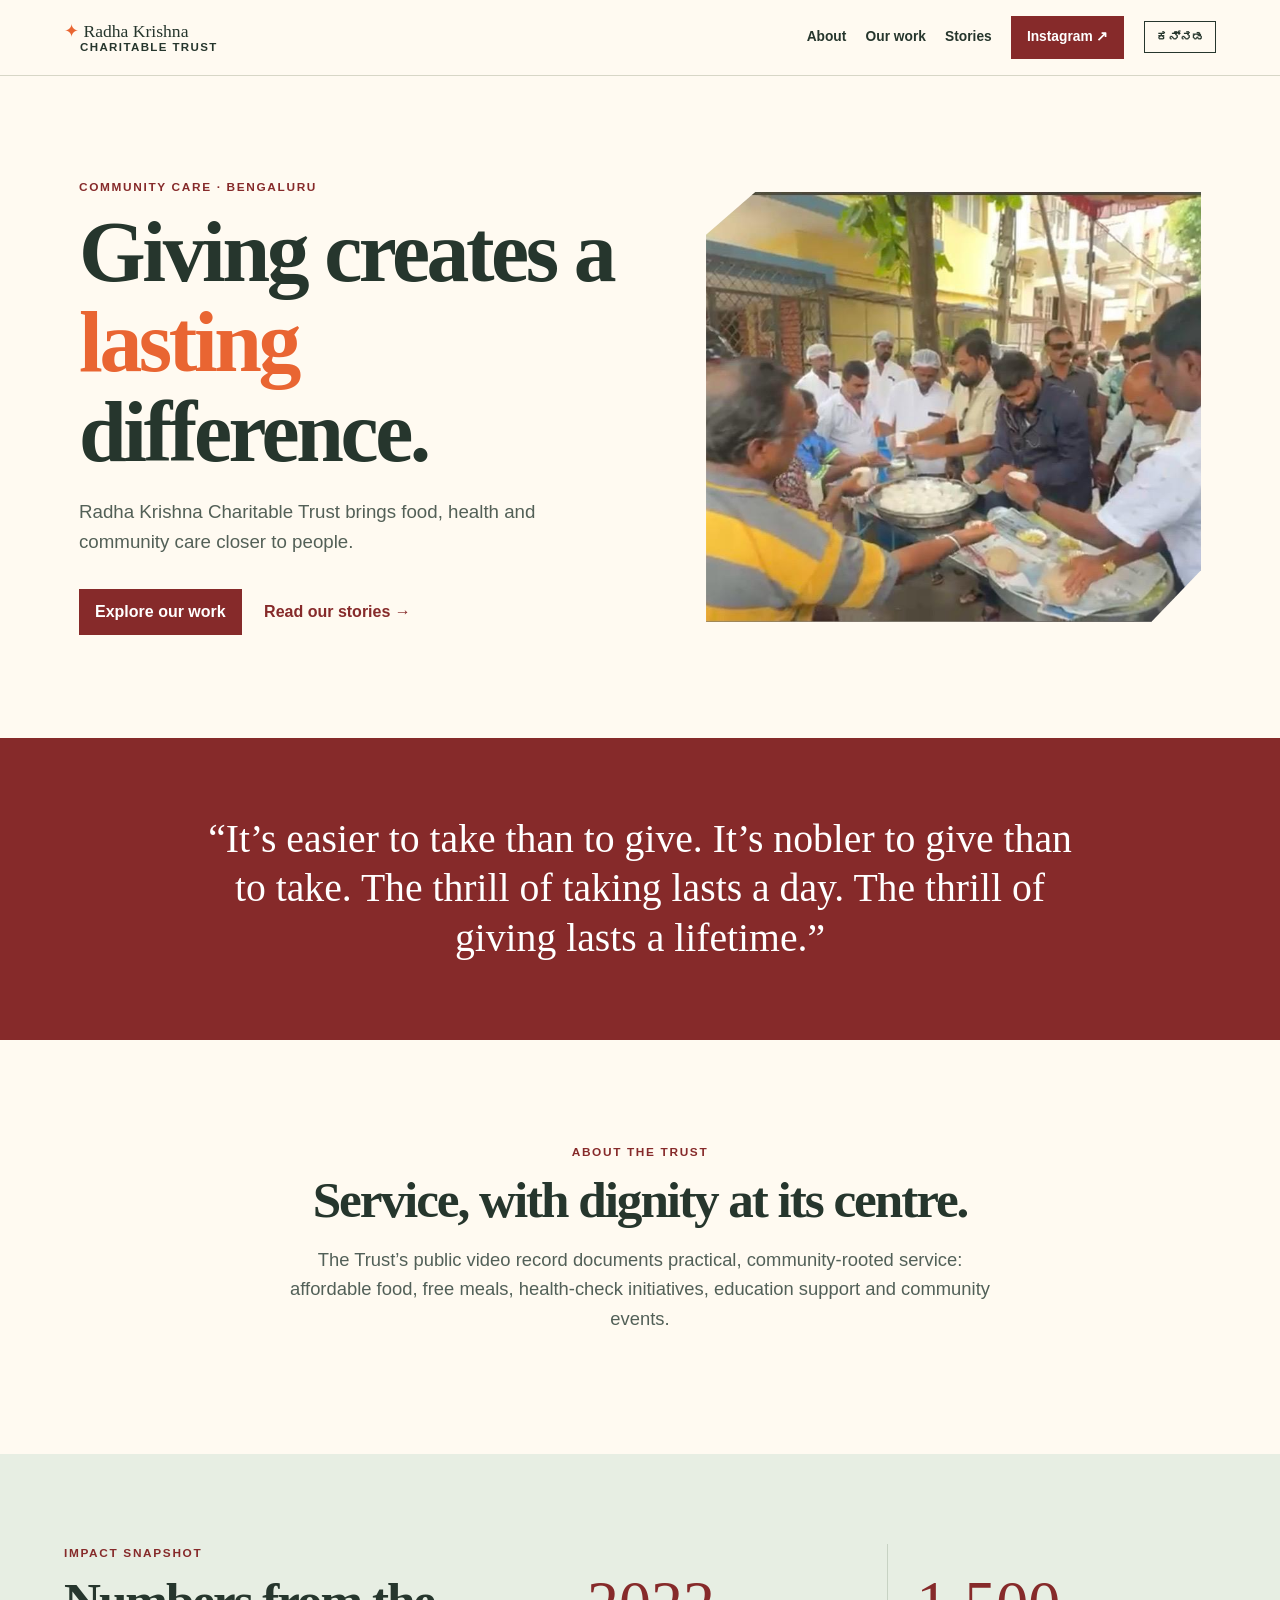
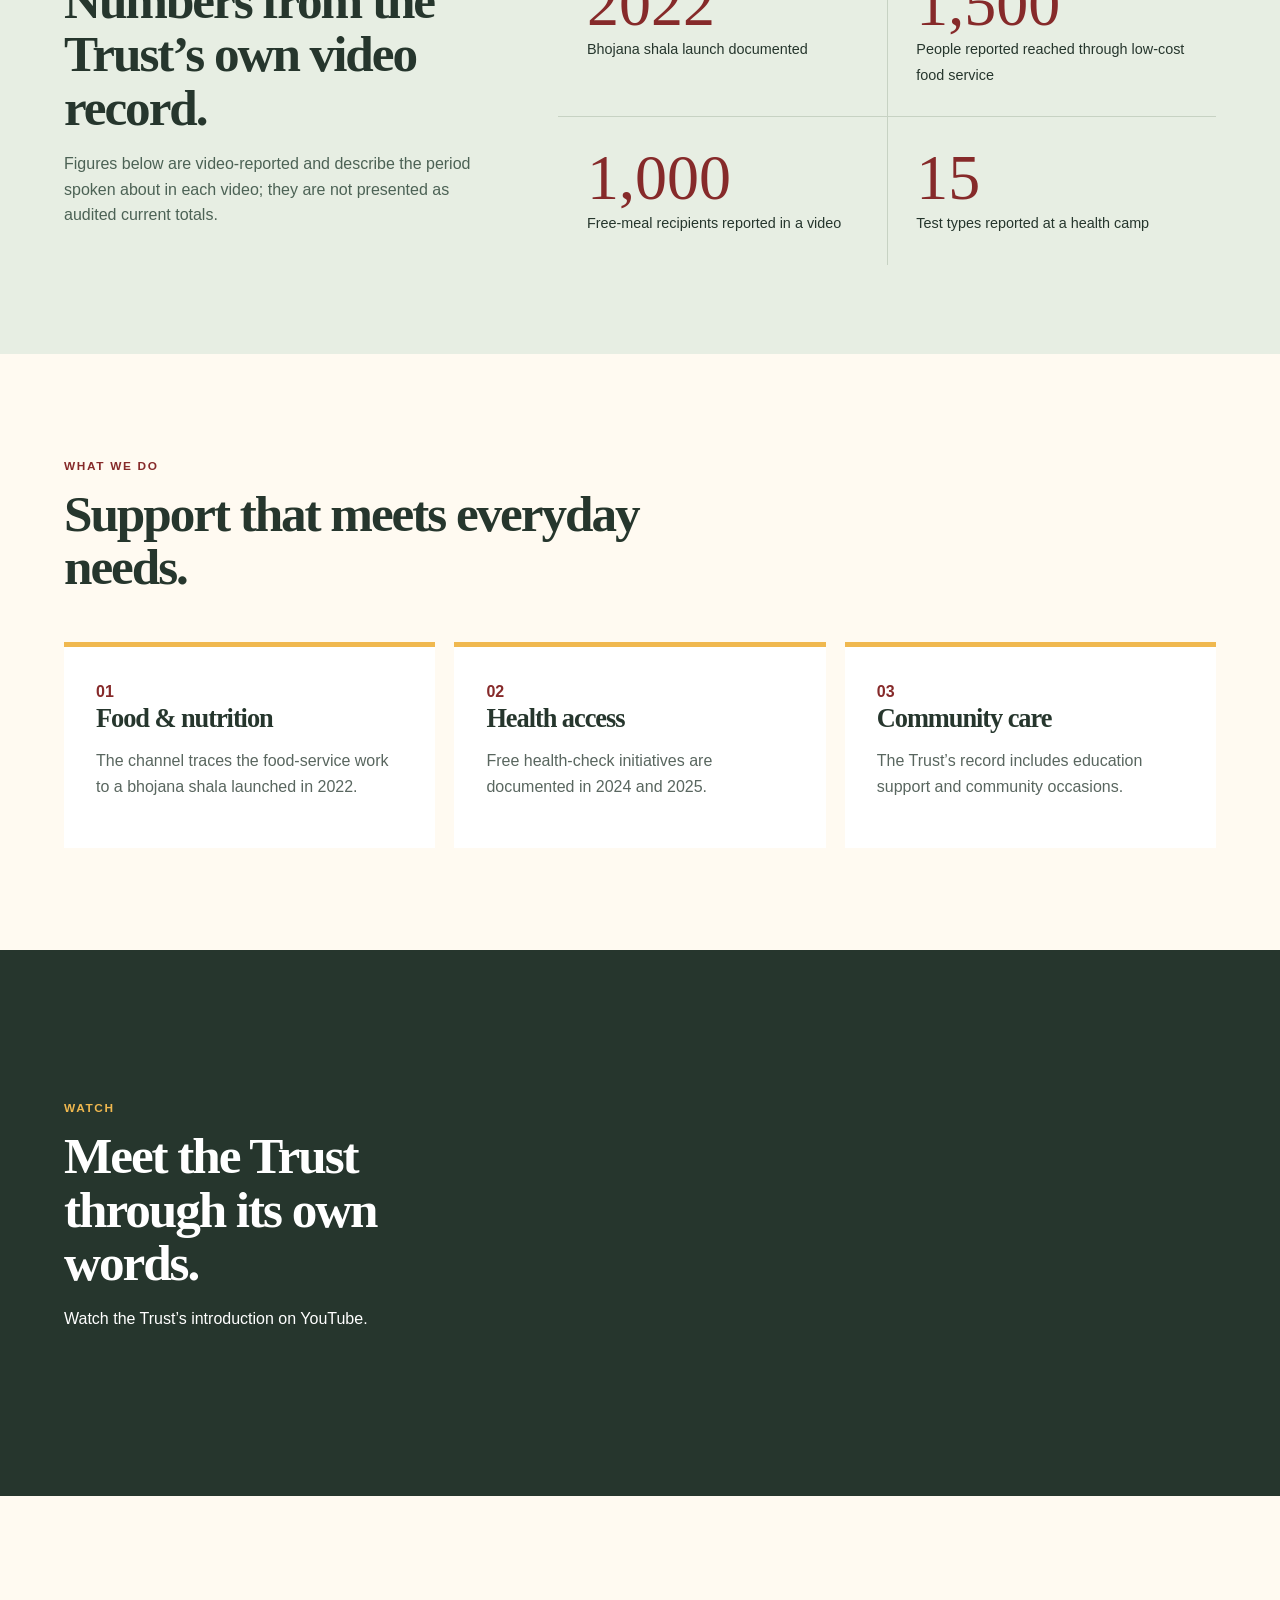
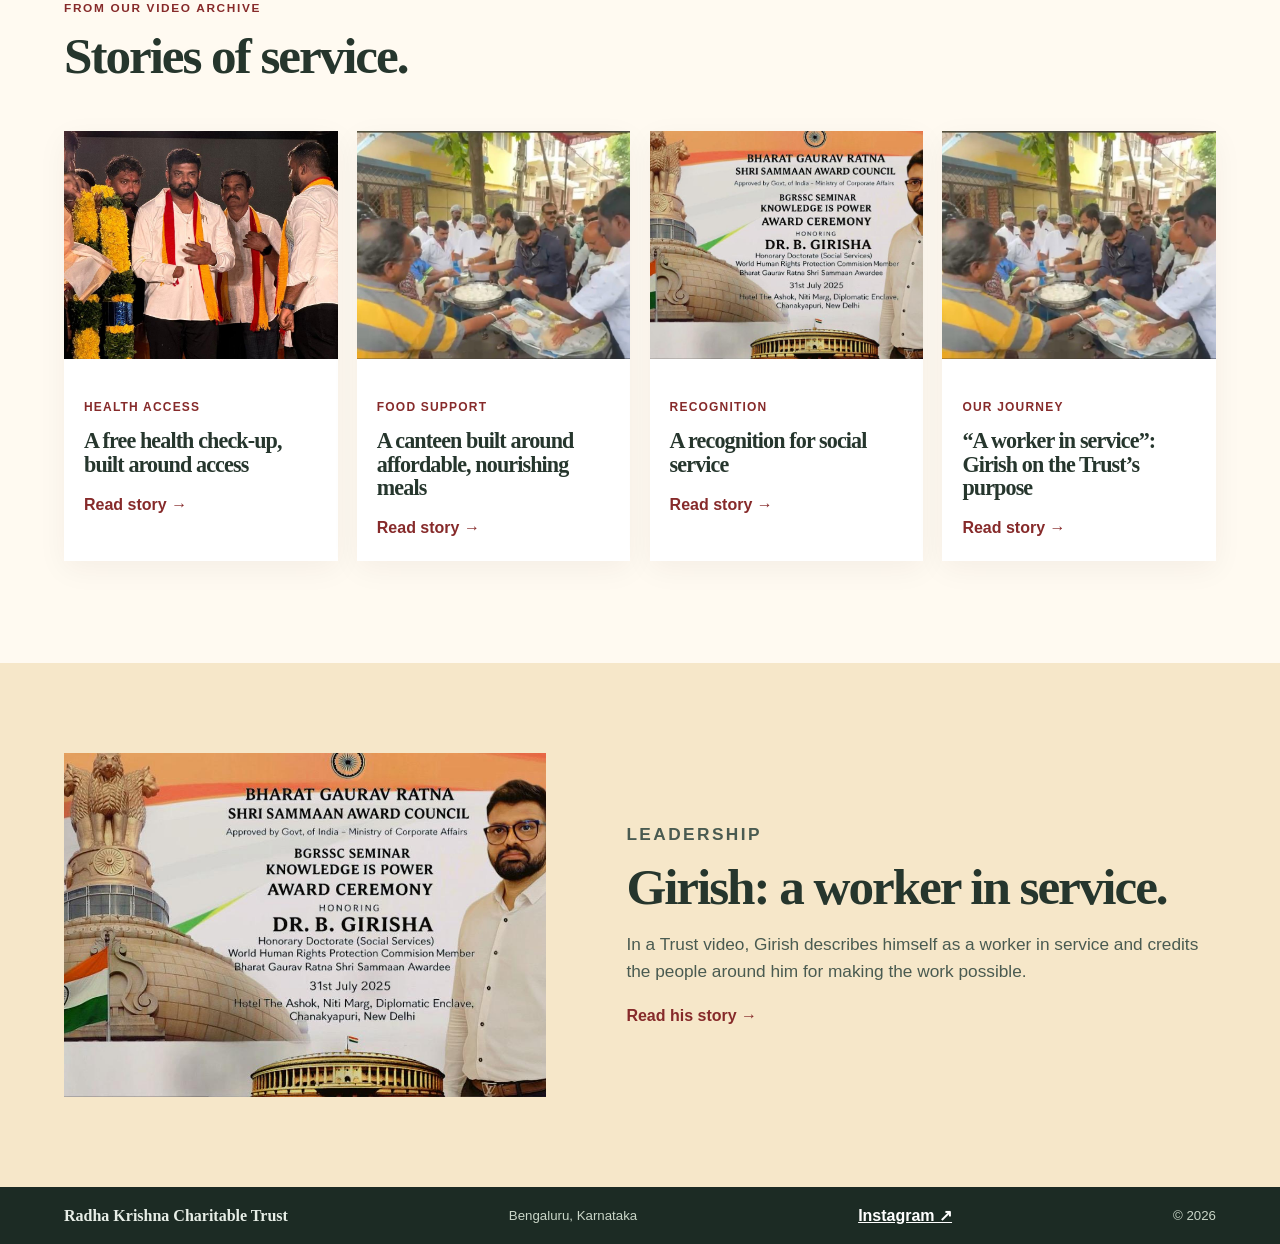
==== index.html @ e1e1c54b "Initial draft of RKC Trust" ====
<!doctype html><html lang="en"><head><meta charset="utf-8"><meta name="viewport" content="width=device-width,initial-scale=1"><meta name="description" content="Radha Krishna Charitable Trust — community service in Bengaluru."><title>Radha Krishna Charitable Trust</title><link rel="preconnect" href="https://www.youtube-nocookie.com"><link rel="stylesheet" href="assets/styles.css"></head><body><div id="app"></div><script src="assets/site.js"></script></body></html>
---- assets/styles.css ----
:root{--ink:#26362d;--wine:#862a2a;--orange:#e96532;--gold:#f0b84f;--paper:#fffaf1;--sage:#e7eee3;--line:#d7d6c7;--serif:Georgia,'Noto Serif Kannada',serif;--sans:Inter,'Noto Sans Kannada',Arial,sans-serif}*{box-sizing:border-box}html{scroll-behavior:smooth}body{margin:0;color:var(--ink);background:var(--paper);font:16px/1.6 var(--sans)}header,footer{padding:1rem max(5vw,1.5rem);display:flex;align-items:center;justify-content:space-between;gap:1.2rem}.brand{color:var(--ink);text-decoration:none;font:1.1rem/1.05 var(--serif)}.brand span{color:var(--orange);font-family:var(--sans)}.brand b{display:block;font:800 .72rem var(--sans);letter-spacing:.12em;text-transform:uppercase;margin-left:1rem}header{position:sticky;top:0;background:rgba(255,250,241,.96);border-bottom:1px solid var(--line);z-index:5}nav{display:flex;align-items:center;gap:1.2rem}nav a{color:var(--ink);text-decoration:none;font-size:.86rem;font-weight:800}.insta,.button{background:var(--wine);color:#fff!important;border:0;border-radius:0;padding:.65rem 1rem}.lang{border:1px solid var(--ink);background:transparent;color:var(--ink);padding:.5rem .7rem;font:700 .78rem var(--sans);cursor:pointer}.hero{max-width:1250px;margin:auto;padding:clamp(3.5rem,8vw,7rem) max(5vw,1.5rem);display:grid;grid-template-columns:1.05fr .95fr;gap:5rem;align-items:center}.hero img{width:100%;min-height:430px;object-fit:cover;clip-path:polygon(10% 0,100% 0,100% 88%,90% 100%,0 100%,0 10%)}.eyebrow{margin:0 0 .7rem;color:var(--wine);font-size:.74rem;font-weight:900;letter-spacing:.14em;text-transform:uppercase}h1,h2,h3{font-family:var(--serif);line-height:1.05;letter-spacing:-.04em;margin:0 0 1rem}h1{font-size:clamp(3.2rem,6.7vw,6.4rem)}h1 em{color:var(--orange);font-style:normal}h2{font-size:clamp(2.2rem,4vw,4rem)}h3{font-size:1.65rem}.lead{max-width:37rem;color:#536057;font-size:1.17rem}.actions{display:flex;align-items:center;gap:1.4rem;margin-top:2rem}.button{display:inline-block;text-decoration:none;font-weight:850}.textlink{color:var(--wine);font-weight:850;text-decoration:none}.quote{background:var(--wine);color:#fff;padding:clamp(3rem,6vw,6rem) 15%;text-align:center}.quote p{font:clamp(1.6rem,3.1vw,3rem)/1.25 var(--serif);margin:0}.intro{max-width:850px;text-align:center;margin:auto;padding:clamp(4rem,8vw,7rem) max(5vw,1.5rem)}.intro>p:last-child{font-size:1.15rem;color:#526058}.impact{background:var(--sage);padding:clamp(3rem,7vw,6rem) max(5vw,1.5rem);display:grid;grid-template-columns:.85fr 1.3fr;gap:4rem}.impact>div:first-child p:last-child{color:#4c6255}.stats{display:grid;grid-template-columns:1fr 1fr;gap:1px;background:#c7d2c3}.stats article{background:var(--sage);padding:1.8rem}.stats strong{display:block;color:var(--wine);font:clamp(2.6rem,5vw,4.5rem)/1 var(--serif)}.stats span{font-size:.9rem}.programmes,.stories{padding:clamp(4rem,8vw,7rem) max(5vw,1.5rem)}.sectionhead{max-width:700px;margin-bottom:3rem}.program-grid{display:grid;grid-template-columns:repeat(3,1fr);gap:1.2rem}.program-grid article{padding:2rem;background:#fff;border-top:5px solid var(--gold)}.program-grid span{color:var(--wine);font-weight:850}.program-grid p{color:#59665f}.feature-video{padding:clamp(3rem,7vw,6rem) max(5vw,1.5rem);display:grid;grid-template-columns:.8fr 1.2fr;gap:4rem;background:#26362d;color:white;align-items:center}.feature-video .eyebrow{color:var(--gold)}.feature-video iframe{aspect-ratio:16/9;width:100%;border:0}.story-grid{display:grid;grid-template-columns:repeat(4,1fr);gap:1.2rem}.card{color:inherit;text-decoration:none;background:#fff;box-shadow:0 8px 28px #331b100d}.card:hover{transform:translateY(-4px)}.card img{width:100%;aspect-ratio:1.2;object-fit:cover}.card div{padding:1.25rem}.card p{color:var(--wine);font-size:.75rem;font-weight:850;text-transform:uppercase;letter-spacing:.1em}.card h3{font-size:1.38rem}.card span{font-weight:850;color:var(--wine)}.leader{background:#f6e7c9;padding:clamp(3rem,7vw,6rem) max(5vw,1.5rem);display:grid;grid-template-columns:.9fr 1.1fr;gap:5rem;align-items:center}.leader img{width:100%;aspect-ratio:1.4;object-fit:cover}.leader p{color:#4a5b51;font-size:1.08rem}.article{max-width:900px;margin:auto;padding:clamp(3.5rem,8vw,7rem) max(5vw,1.5rem)}.back{display:block;margin-bottom:3rem;color:var(--wine);font-weight:850;text-decoration:none}.article h1{font-size:clamp(3rem,6vw,5rem);max-width:850px}.article-img{width:100%;max-height:520px;object-fit:cover;margin:1.5rem 0 2rem}.article-lead{font:1.25rem/1.65 var(--serif);max-width:750px}.fact-list{display:grid;grid-template-columns:repeat(3,1fr);gap:1px;background:#ddd7c6;margin:2.5rem 0}.fact-list div{padding:1.3rem;background:#fff8e9}.fact-list strong{display:block;color:var(--wine);font:2rem var(--serif)}.fact-list span{font-size:.84rem}.source{border-left:3px solid var(--orange);padding-left:1rem;color:#59665f;font-size:.88rem}footer{background:#1c2b24;color:#e7eee7;flex-wrap:wrap}footer b{font-family:var(--serif)}footer a{color:#fff;font-weight:850}footer span{font-size:.83rem;color:#cad6c8}@media(max-width:760px){header{align-items:flex-start}nav{gap:.55rem;justify-content:flex-end;flex-wrap:wrap}nav a:not(.insta){display:none}.hero,.impact,.feature-video,.leader{grid-template-columns:1fr;gap:2.5rem}.hero{padding-top:4rem}.hero img{min-height:300px}.stats,.program-grid,.story-grid,.fact-list{grid-template-columns:1fr 1fr}.feature-video{padding-top:4rem;padding-bottom:4rem}.leader{gap:2rem}.quote{padding-left:8%;padding-right:8%}}@media(max-width:430px){.stats,.story-grid,.fact-list{grid-template-columns:1fr}.hero h1{font-size:3.4rem}.insta{display:none}footer{align-items:flex-start;flex-direction:column}}
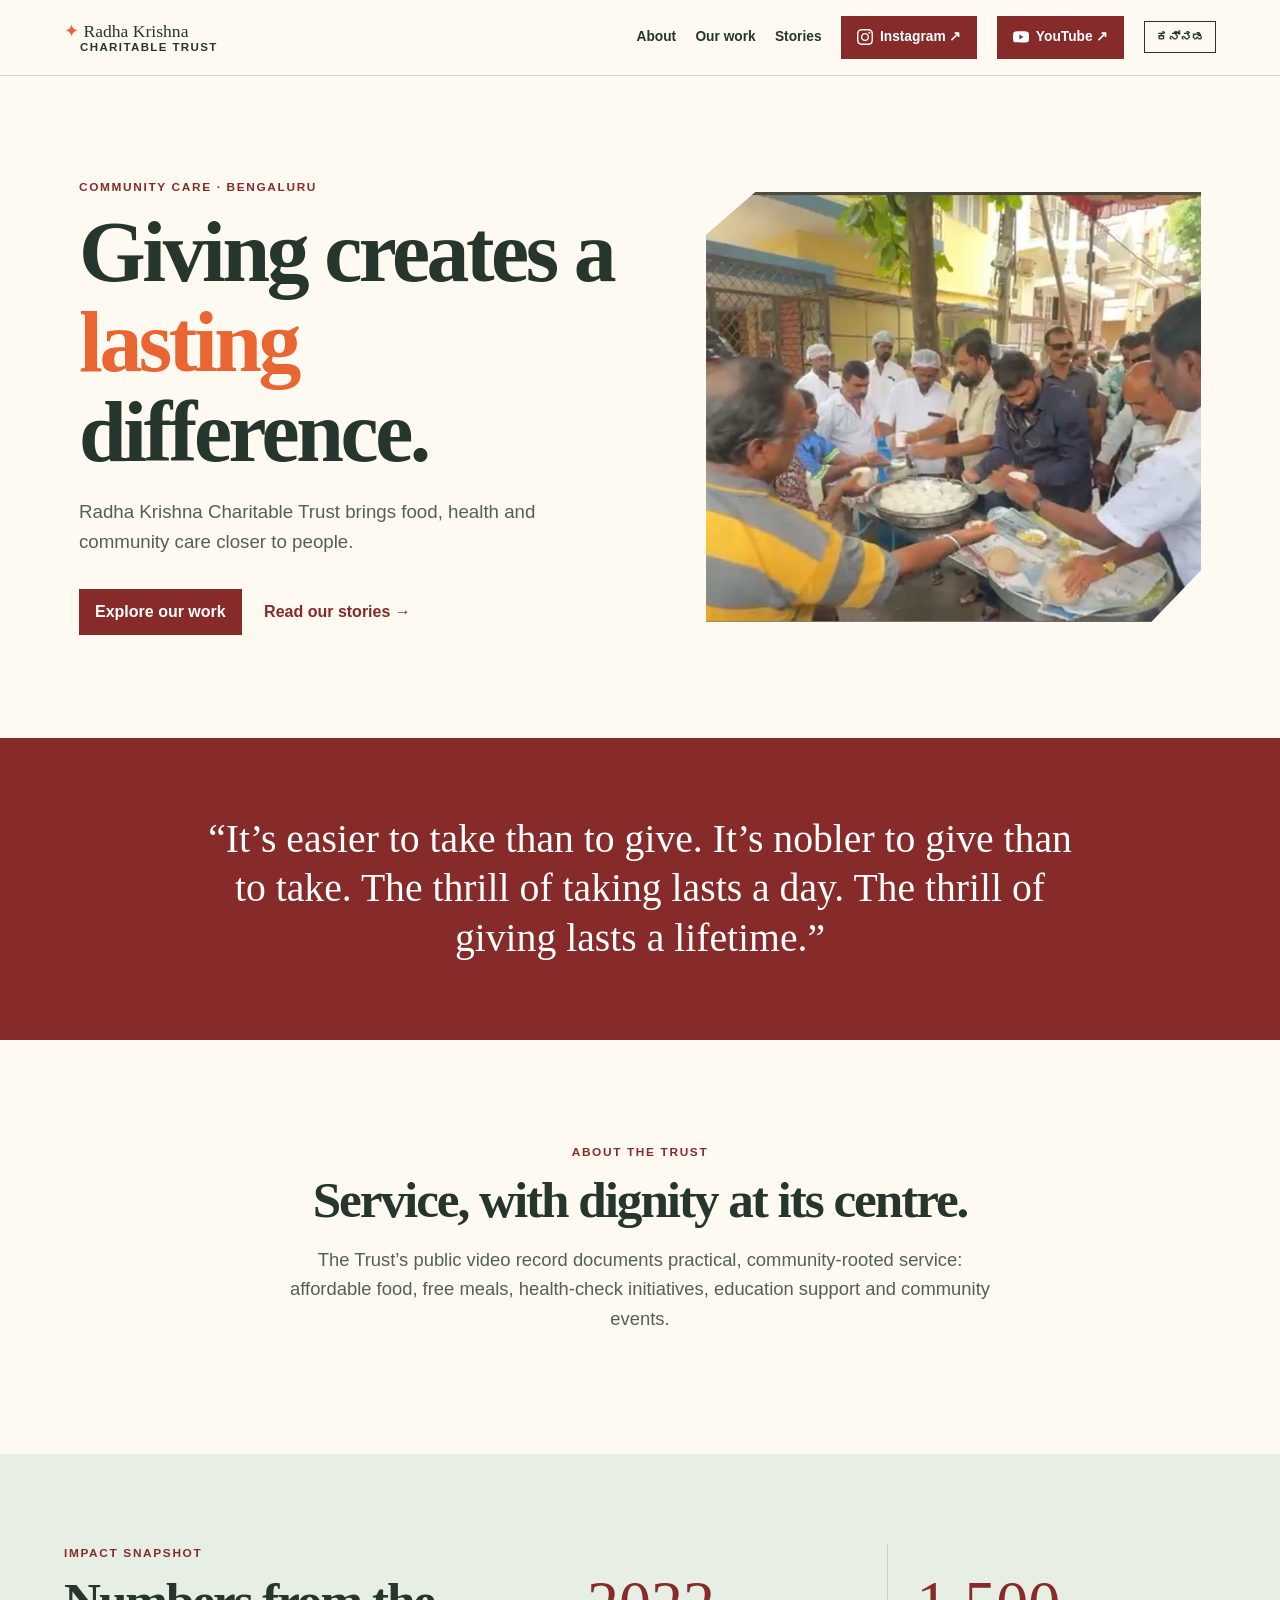
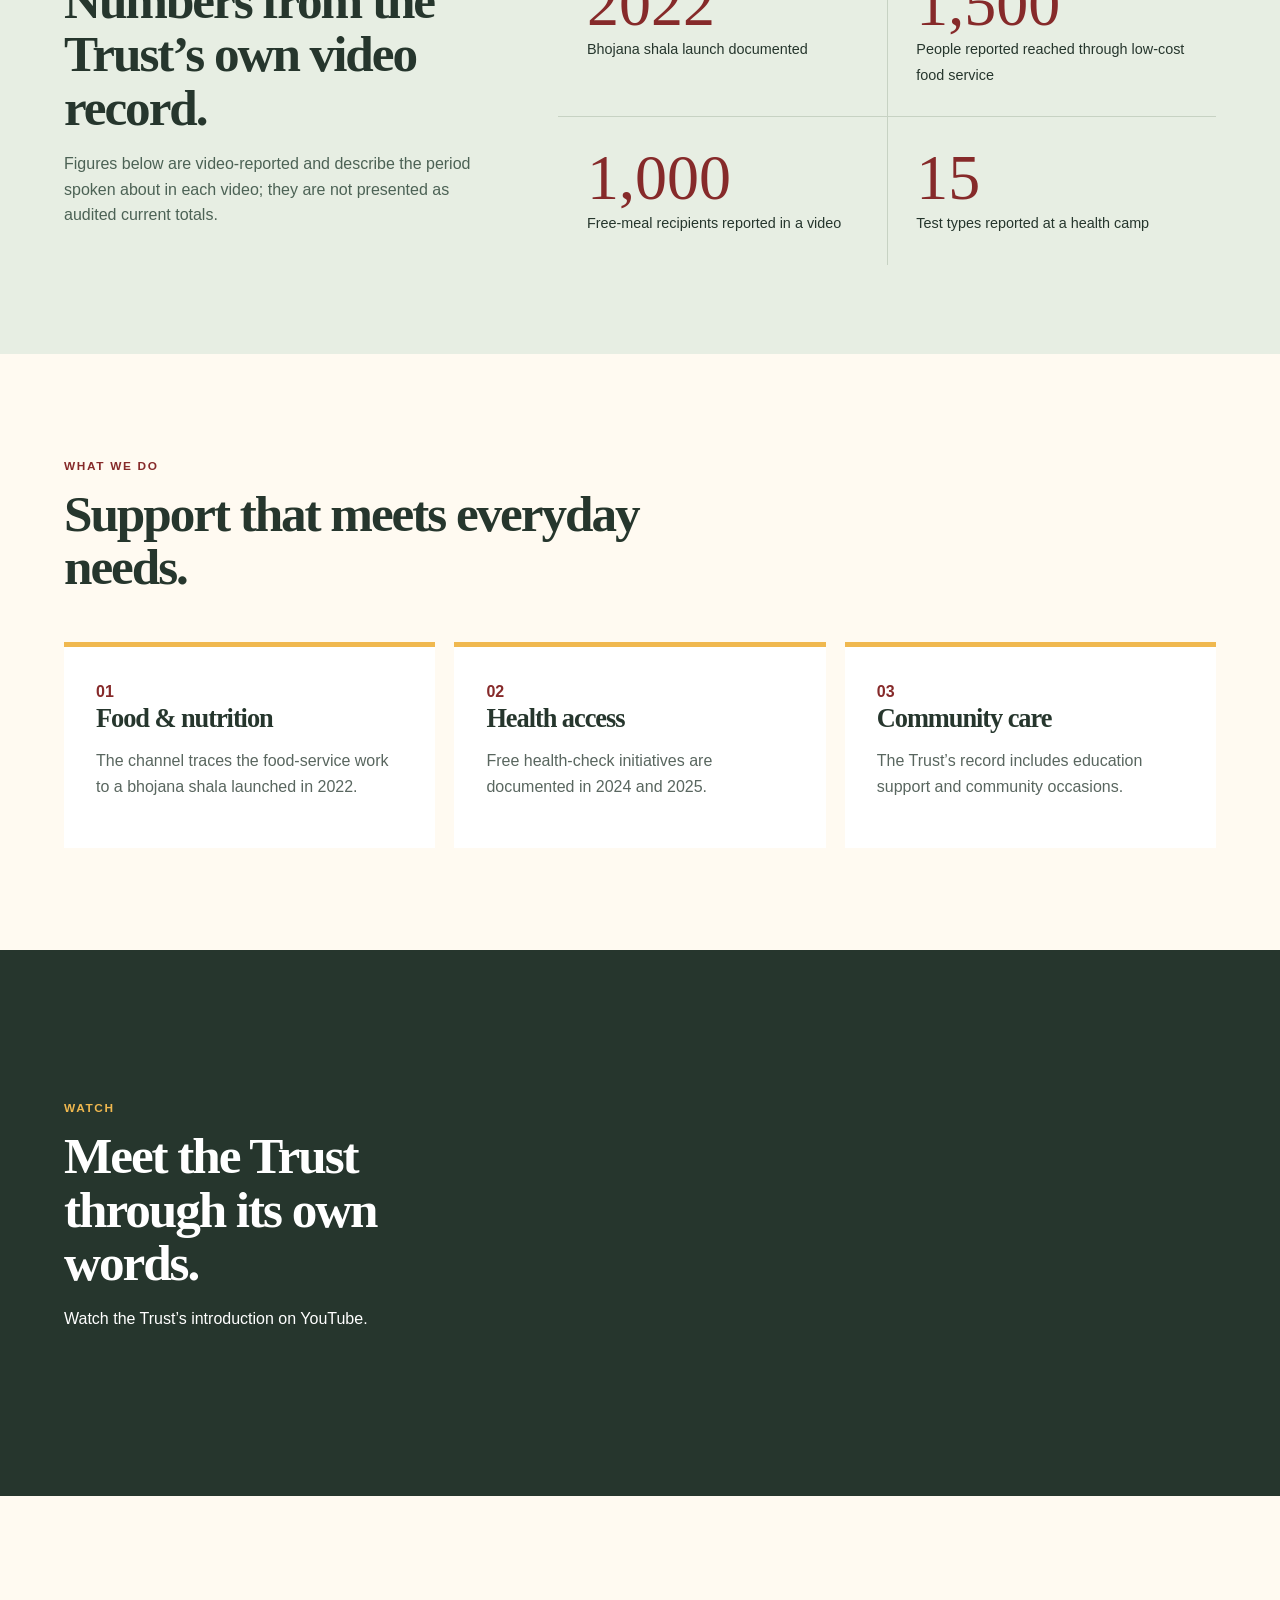
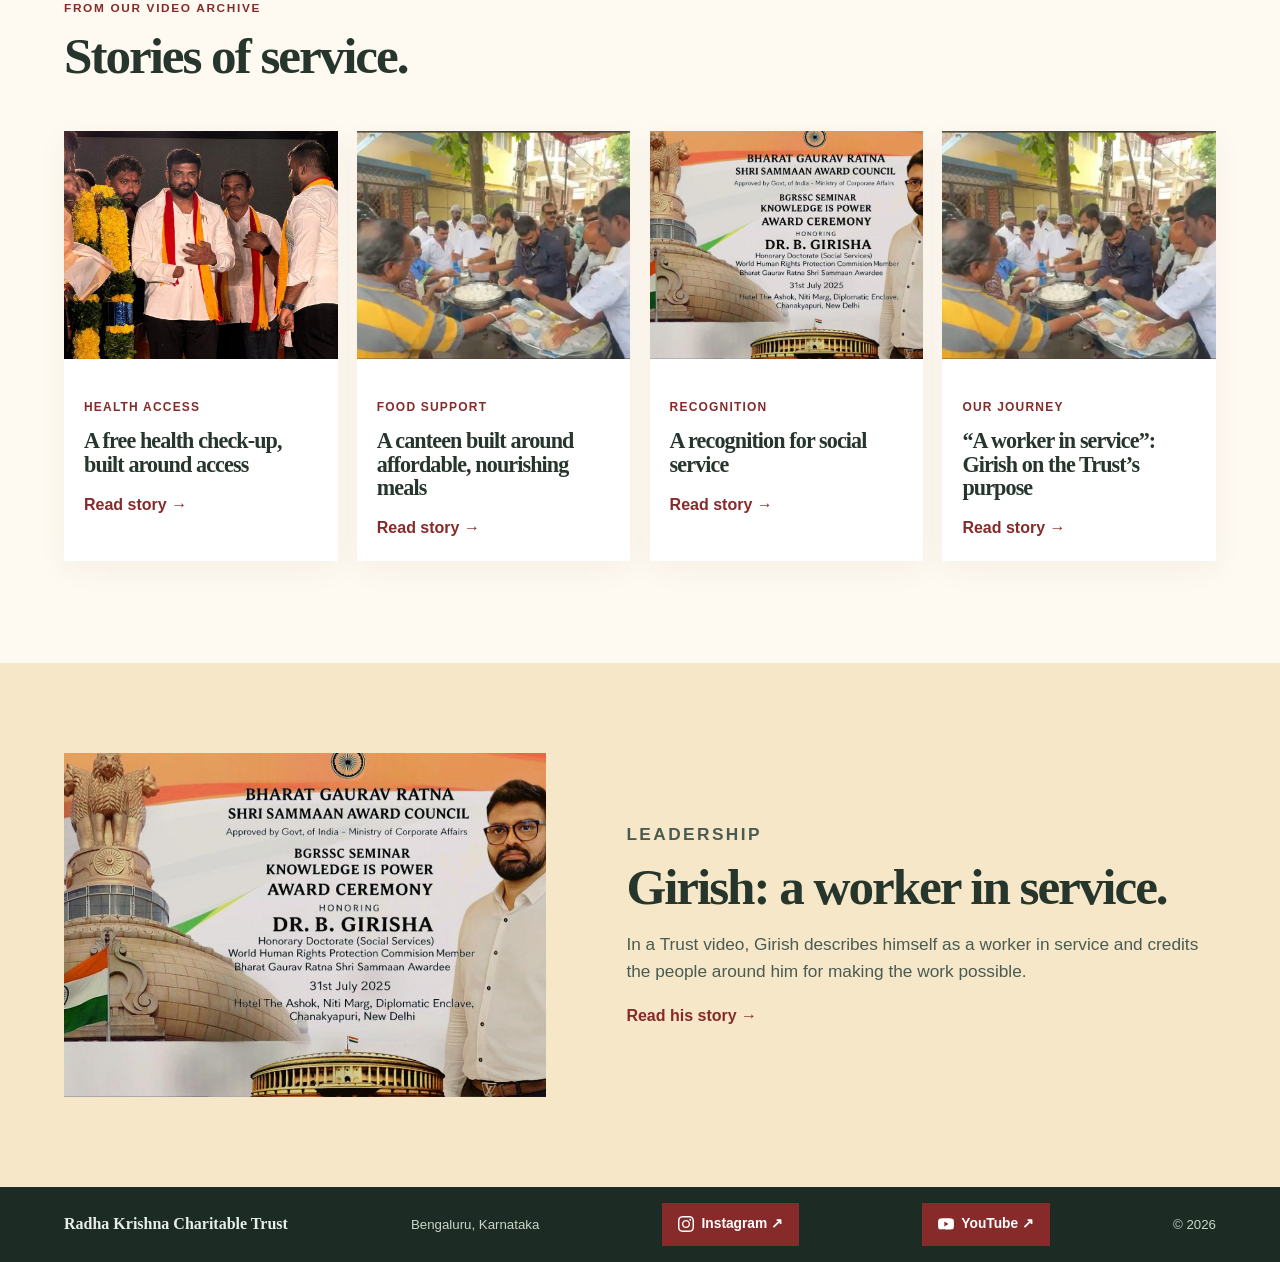
==== commit 52a2989d: "add instagram and youtube icons design" ====
--- a/index.html
+++ b/index.html
@@ -1 +1 @@
-<!doctype html><html lang="en"><head><meta charset="utf-8"><meta name="viewport" content="width=device-width,initial-scale=1"><meta name="description" content="Radha Krishna Charitable Trust — community service in Bengaluru."><title>Radha Krishna Charitable Trust</title><link rel="preconnect" href="https://www.youtube-nocookie.com"><link rel="stylesheet" href="assets/styles.css"></head><body><div id="app"></div><script src="assets/site.js"></script></body></html>
+<!doctype html><html lang="en"><head><meta charset="utf-8"><meta name="viewport" content="width=device-width,initial-scale=1"><meta name="description" content="Radha Krishna Charitable Trust — community service in Bengaluru."><title>Radha Krishna Charitable Trust</title><link rel="preconnect" href="https://www.youtube-nocookie.com"><link rel="stylesheet" href="assets/styles.css"><link rel="stylesheet" href="assets/social.css"></head><body><div id="app"></div><script src="assets/site.js"></script></body></html>
--- a/assets/social.css
+++ b/assets/social.css
@@ -0,0 +1,31 @@
+.social-link {
+  display: inline-flex;
+  align-items: center;
+  gap: 0.45rem;
+  padding: 0.65rem 1rem;
+  border: 0;
+  border-radius: 0;
+  background: var(--wine);
+  color: #fff !important;
+  font-size: 0.86rem;
+  font-weight: 800;
+  text-decoration: none;
+}
+
+.social-link img {
+  width: 1rem;
+  height: 1rem;
+  flex: none;
+  filter: brightness(0) invert(1);
+}
+
+.social-link:focus-visible {
+  outline: 2px solid var(--orange);
+  outline-offset: 3px;
+}
+
+@media (max-width: 430px) {
+  .insta {
+    display: inline-flex;
+  }
+}
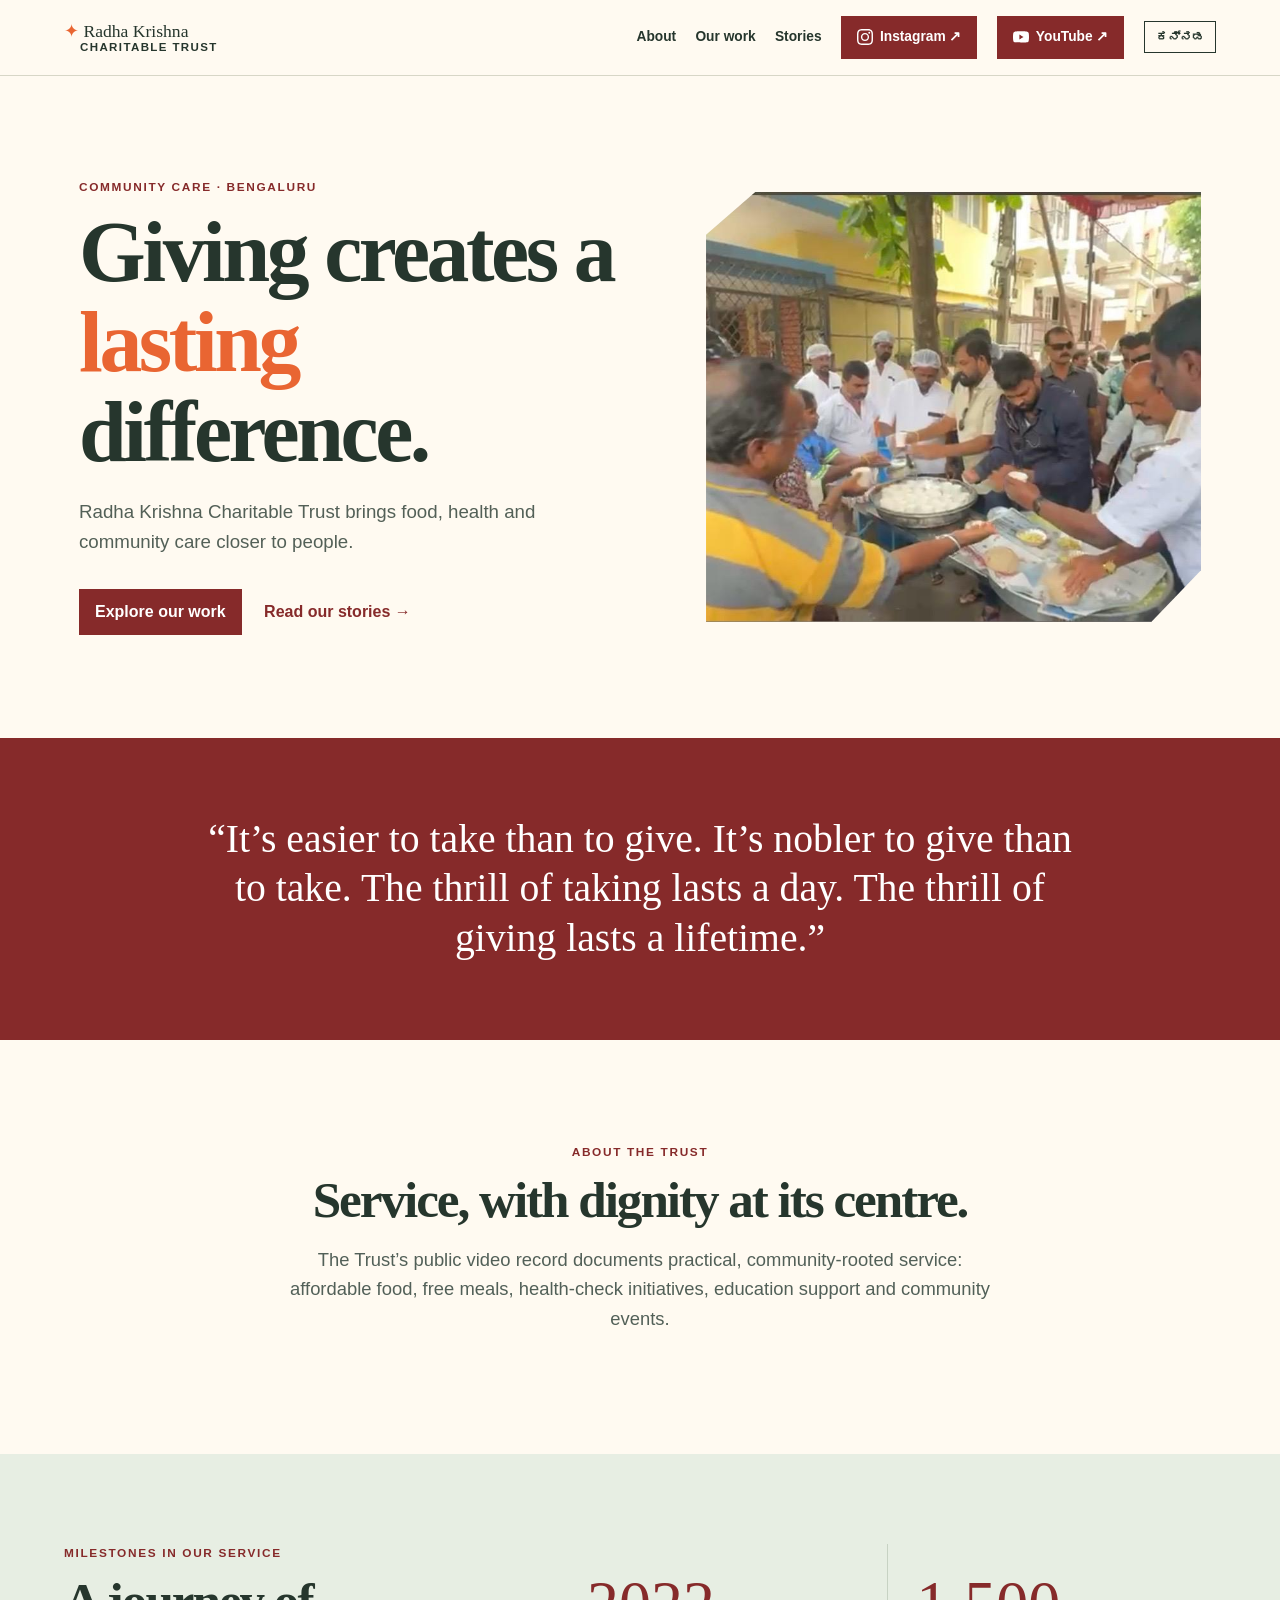
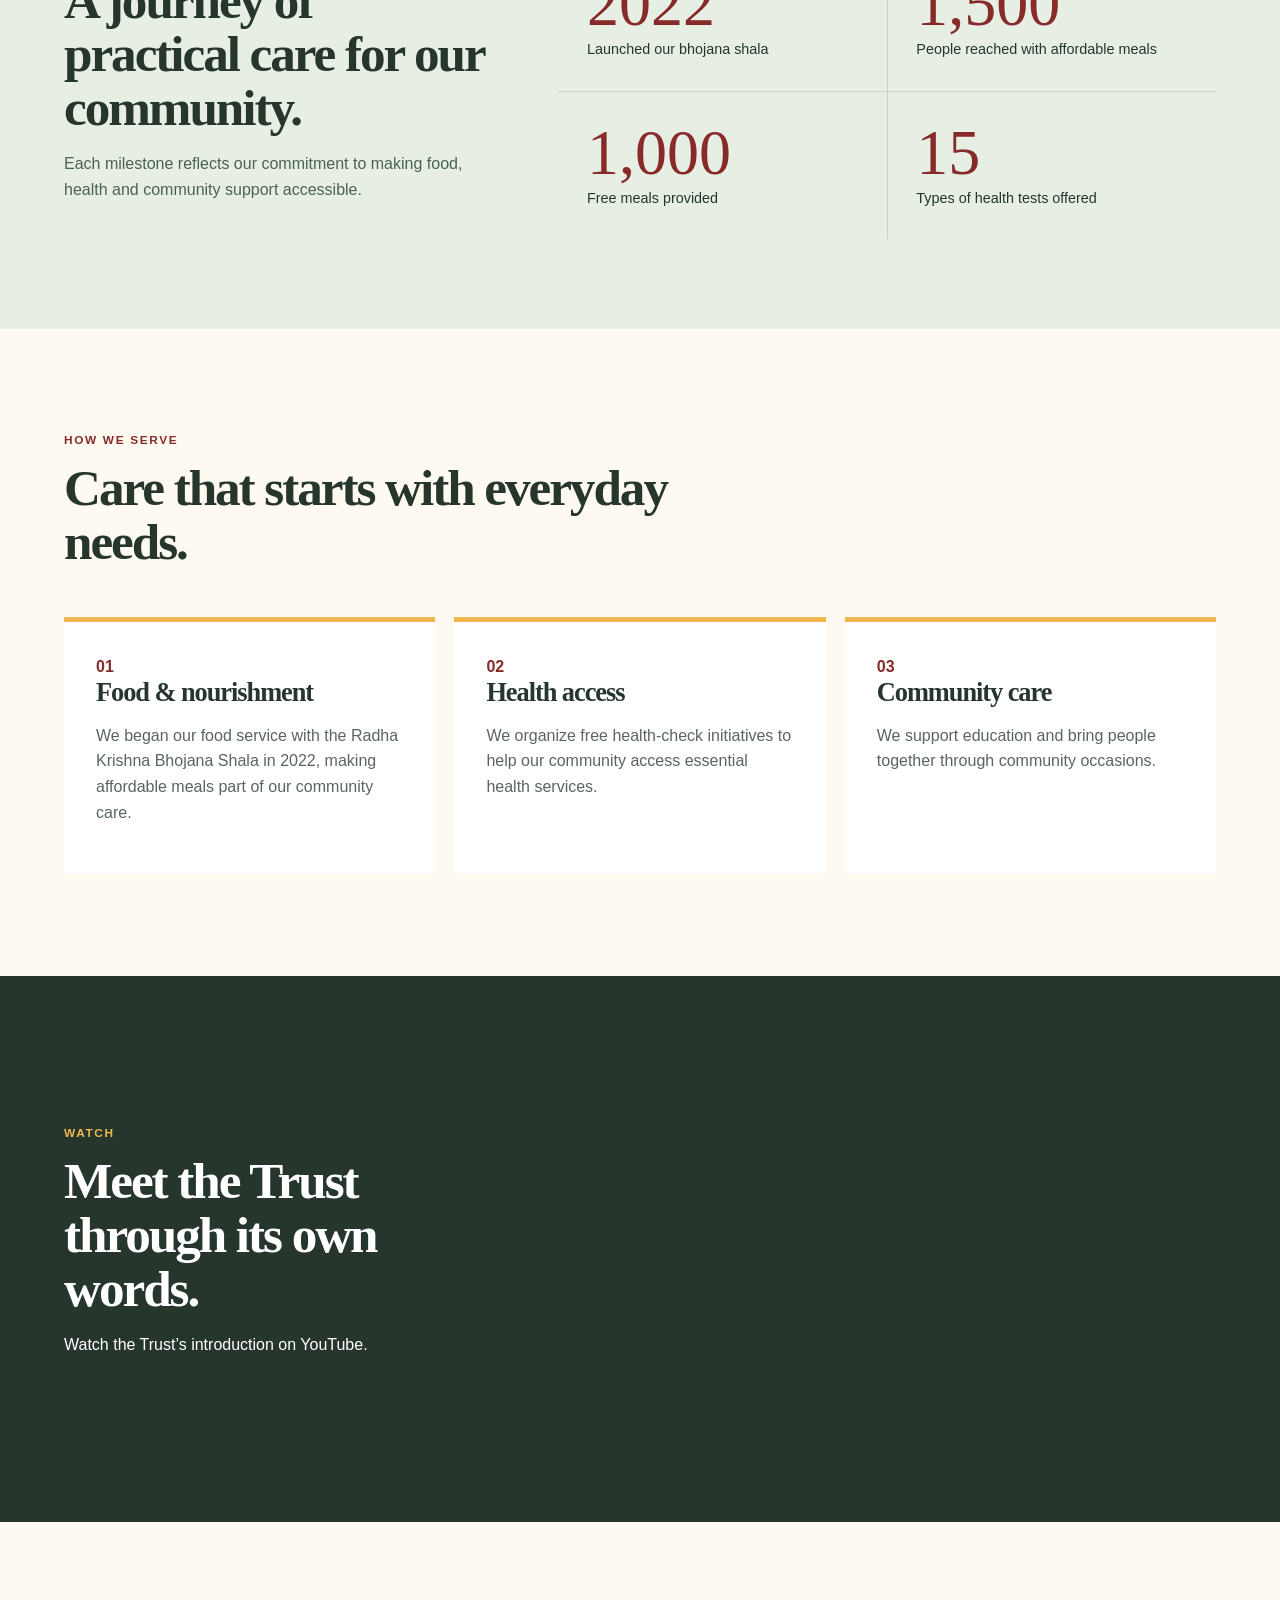
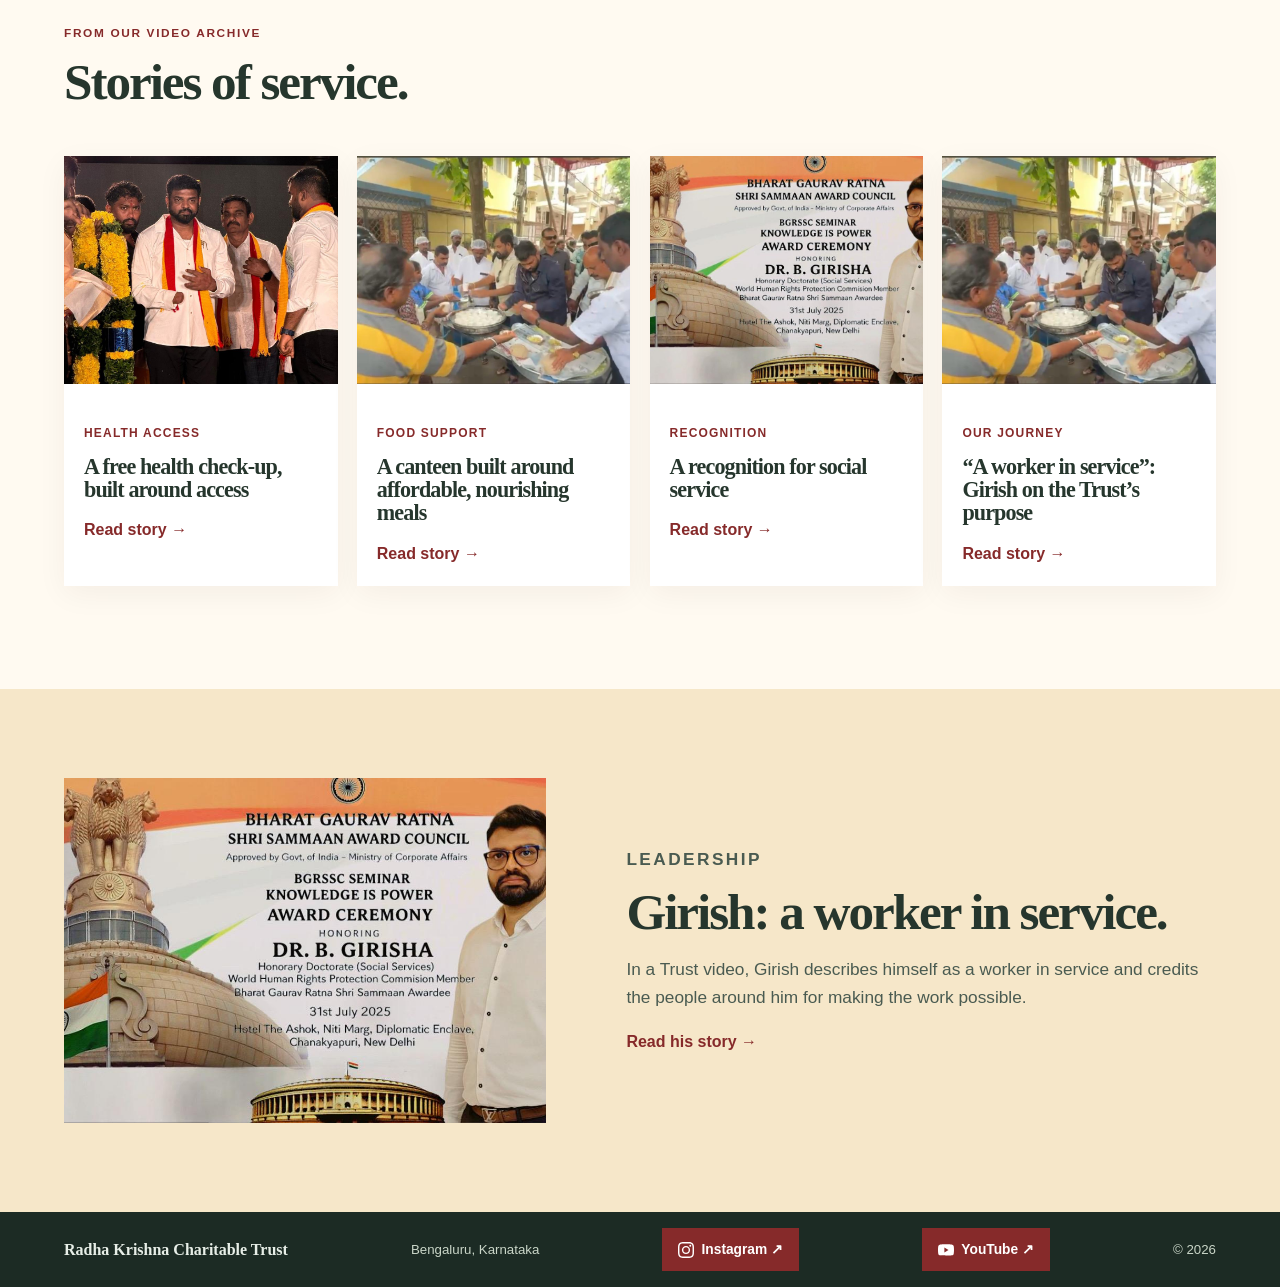
==== commit ab6d17a4: "rewrite the content to first person than reports" ====
--- a/index.html
+++ b/index.html
@@ -1 +1,19 @@
-<!doctype html><html lang="en"><head><meta charset="utf-8"><meta name="viewport" content="width=device-width,initial-scale=1"><meta name="description" content="Radha Krishna Charitable Trust — community service in Bengaluru."><title>Radha Krishna Charitable Trust</title><link rel="preconnect" href="https://www.youtube-nocookie.com"><link rel="stylesheet" href="assets/styles.css"><link rel="stylesheet" href="assets/social.css"></head><body><div id="app"></div><script src="assets/site.js"></script></body></html>
+<!doctype html>
+<html lang="en">
+
+<head>
+    <meta charset="utf-8">
+    <meta name="viewport" content="width=device-width,initial-scale=1">
+    <meta name="description" content="Radha Krishna Charitable Trust — community service in Bengaluru.">
+    <title>Radha Krishna Charitable Trust</title>
+    <link rel="preconnect" href="https://www.youtube-nocookie.com">
+    <link rel="stylesheet" href="assets/styles.css">
+    <link rel="stylesheet" href="assets/social.css">
+</head>
+
+<body>
+    <div id="app"></div>
+    <script src="assets/site.js"></script>
+</body>
+
+</html>
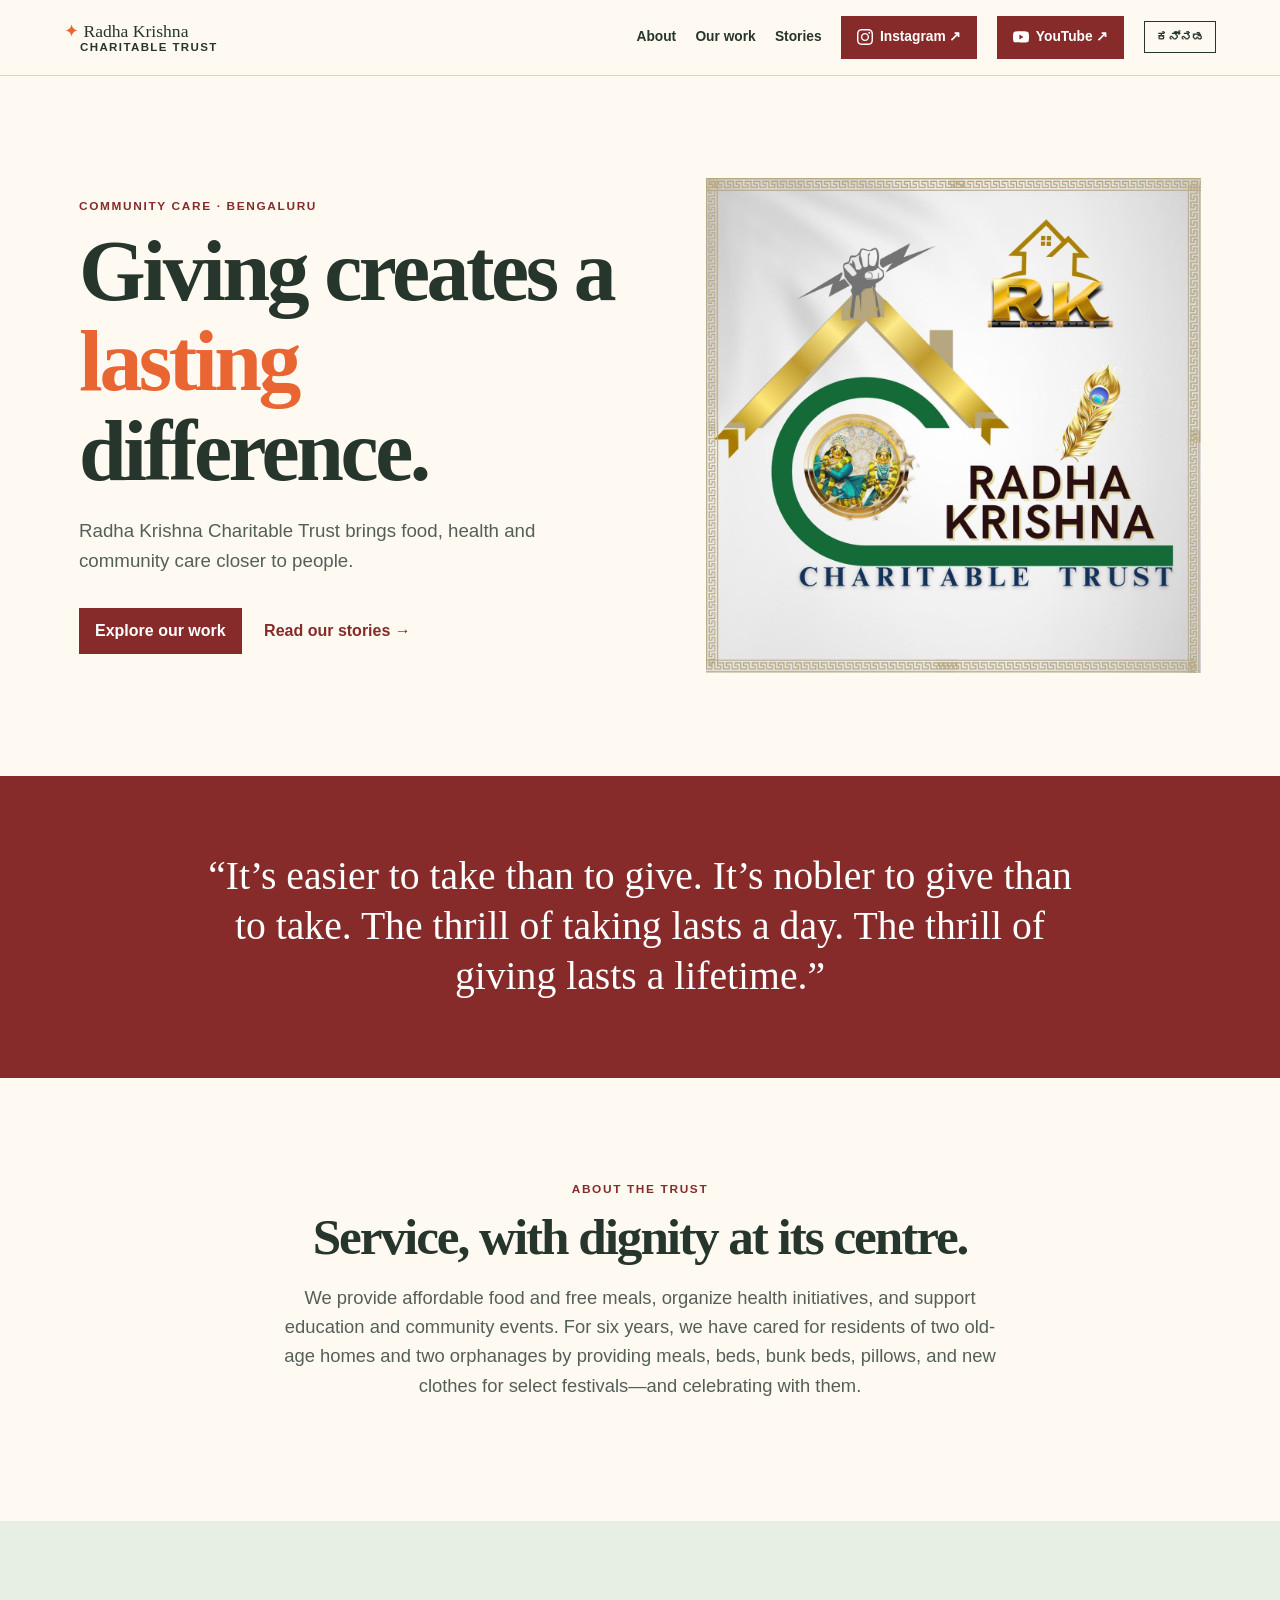
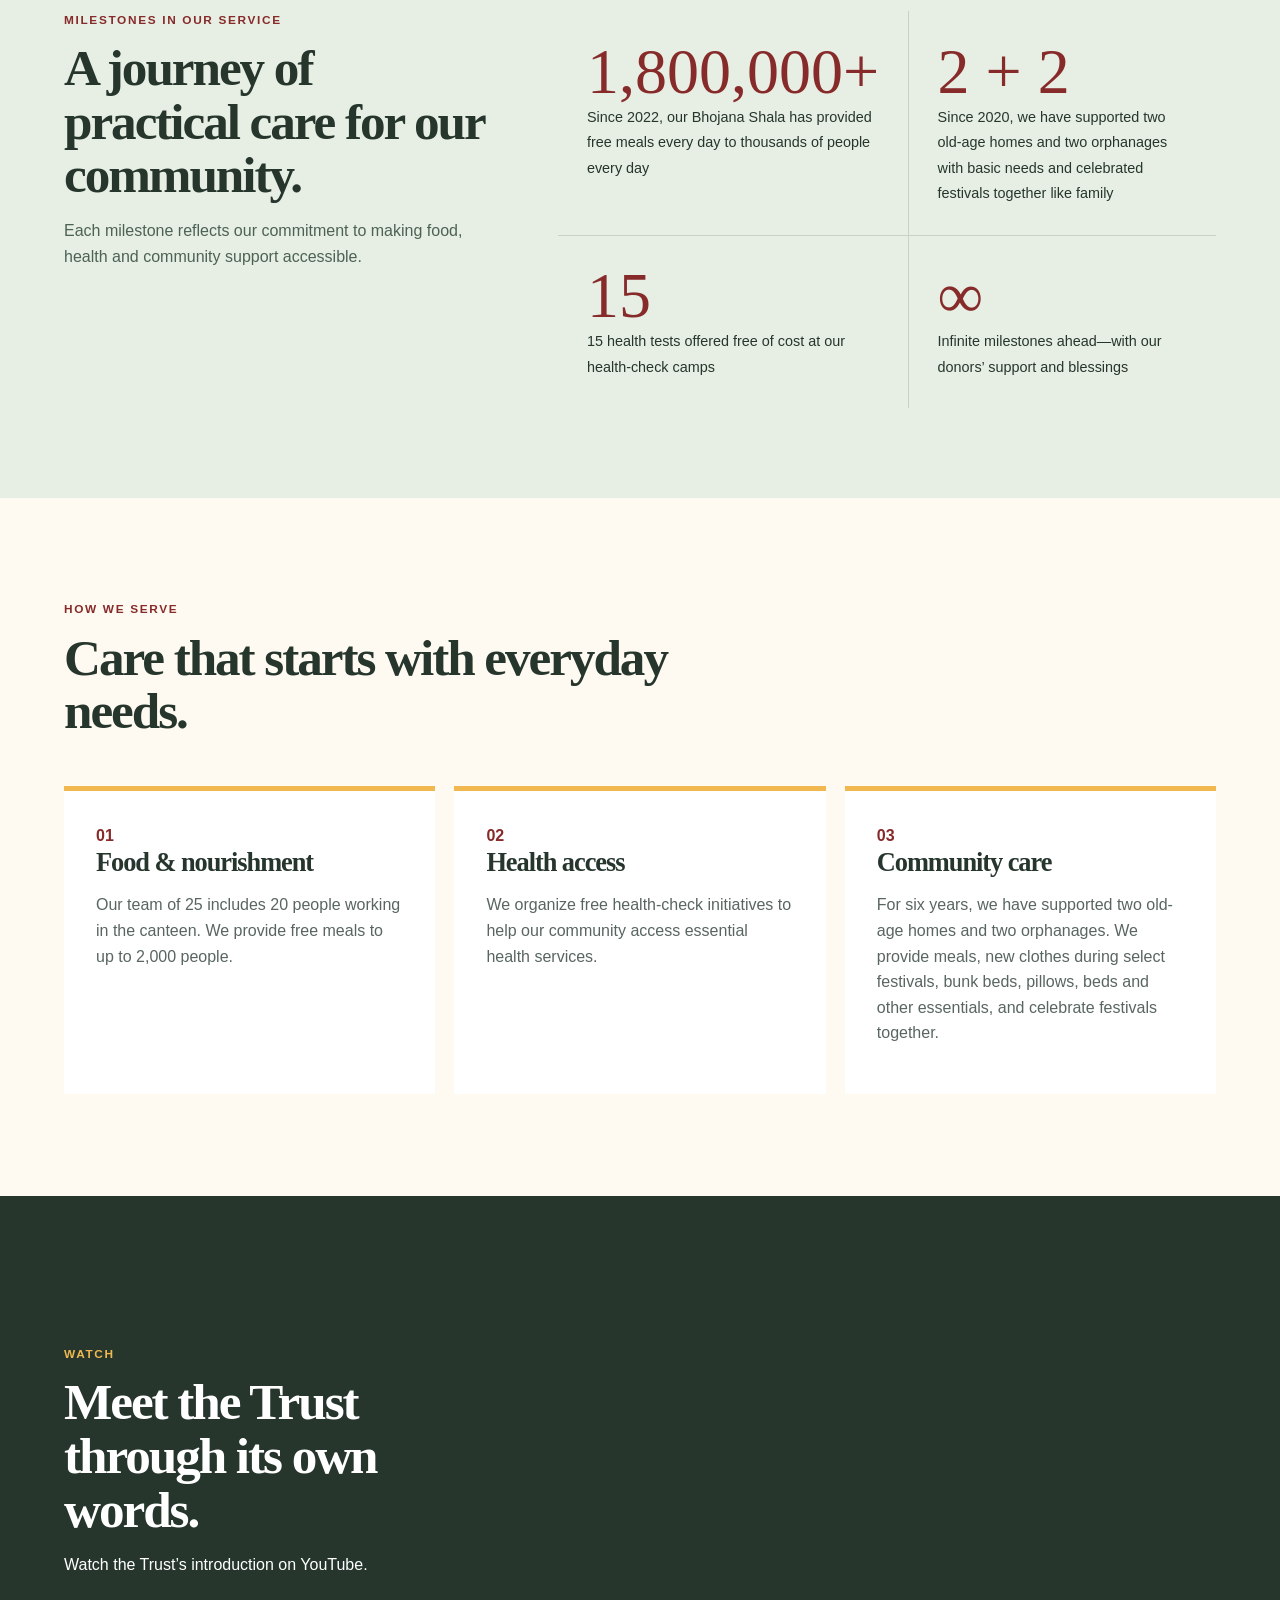
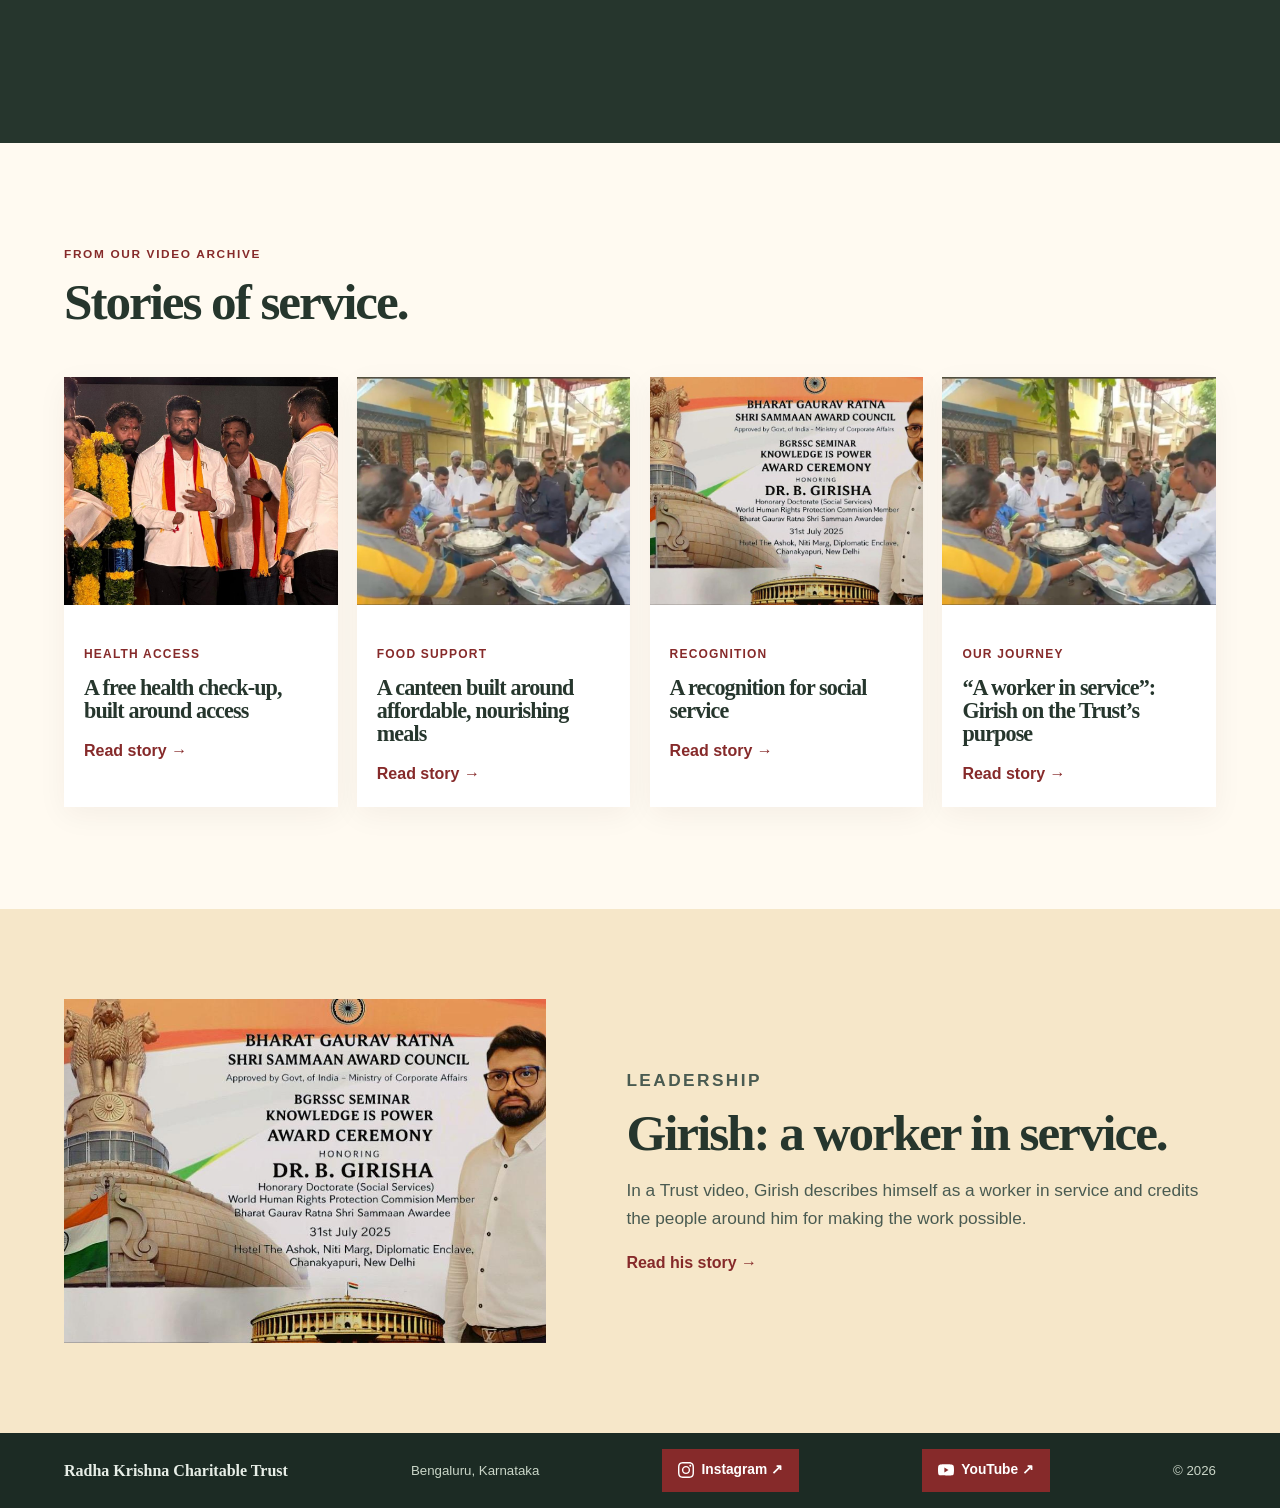
==== commit 68477245: "Make meal milestone dynamic from Bhojana Shala opening date" ====
--- a/index.html
+++ b/index.html
@@ -14,6 +14,7 @@
 <body>
     <div id="app"></div>
     <script src="assets/site.js"></script>
+    <script src="assets/meal-counter.js"></script>
 </body>
 
-</html>+</html>
--- a/assets/styles.css
+++ b/assets/styles.css
@@ -1 +1 @@
-:root{--ink:#26362d;--wine:#862a2a;--orange:#e96532;--gold:#f0b84f;--paper:#fffaf1;--sage:#e7eee3;--line:#d7d6c7;--serif:Georgia,'Noto Serif Kannada',serif;--sans:Inter,'Noto Sans Kannada',Arial,sans-serif}*{box-sizing:border-box}html{scroll-behavior:smooth}body{margin:0;color:var(--ink);background:var(--paper);font:16px/1.6 var(--sans)}header,footer{padding:1rem max(5vw,1.5rem);display:flex;align-items:center;justify-content:space-between;gap:1.2rem}.brand{color:var(--ink);text-decoration:none;font:1.1rem/1.05 var(--serif)}.brand span{color:var(--orange);font-family:var(--sans)}.brand b{display:block;font:800 .72rem var(--sans);letter-spacing:.12em;text-transform:uppercase;margin-left:1rem}header{position:sticky;top:0;background:rgba(255,250,241,.96);border-bottom:1px solid var(--line);z-index:5}nav{display:flex;align-items:center;gap:1.2rem}nav a{color:var(--ink);text-decoration:none;font-size:.86rem;font-weight:800}.insta,.button{background:var(--wine);color:#fff!important;border:0;border-radius:0;padding:.65rem 1rem}.lang{border:1px solid var(--ink);background:transparent;color:var(--ink);padding:.5rem .7rem;font:700 .78rem var(--sans);cursor:pointer}.hero{max-width:1250px;margin:auto;padding:clamp(3.5rem,8vw,7rem) max(5vw,1.5rem);display:grid;grid-template-columns:1.05fr .95fr;gap:5rem;align-items:center}.hero img{width:100%;min-height:430px;object-fit:cover;clip-path:polygon(10% 0,100% 0,100% 88%,90% 100%,0 100%,0 10%)}.eyebrow{margin:0 0 .7rem;color:var(--wine);font-size:.74rem;font-weight:900;letter-spacing:.14em;text-transform:uppercase}h1,h2,h3{font-family:var(--serif);line-height:1.05;letter-spacing:-.04em;margin:0 0 1rem}h1{font-size:clamp(3.2rem,6.7vw,6.4rem)}h1 em{color:var(--orange);font-style:normal}h2{font-size:clamp(2.2rem,4vw,4rem)}h3{font-size:1.65rem}.lead{max-width:37rem;color:#536057;font-size:1.17rem}.actions{display:flex;align-items:center;gap:1.4rem;margin-top:2rem}.button{display:inline-block;text-decoration:none;font-weight:850}.textlink{color:var(--wine);font-weight:850;text-decoration:none}.quote{background:var(--wine);color:#fff;padding:clamp(3rem,6vw,6rem) 15%;text-align:center}.quote p{font:clamp(1.6rem,3.1vw,3rem)/1.25 var(--serif);margin:0}.intro{max-width:850px;text-align:center;margin:auto;padding:clamp(4rem,8vw,7rem) max(5vw,1.5rem)}.intro>p:last-child{font-size:1.15rem;color:#526058}.impact{background:var(--sage);padding:clamp(3rem,7vw,6rem) max(5vw,1.5rem);display:grid;grid-template-columns:.85fr 1.3fr;gap:4rem}.impact>div:first-child p:last-child{color:#4c6255}.stats{display:grid;grid-template-columns:1fr 1fr;gap:1px;background:#c7d2c3}.stats article{background:var(--sage);padding:1.8rem}.stats strong{display:block;color:var(--wine);font:clamp(2.6rem,5vw,4.5rem)/1 var(--serif)}.stats span{font-size:.9rem}.programmes,.stories{padding:clamp(4rem,8vw,7rem) max(5vw,1.5rem)}.sectionhead{max-width:700px;margin-bottom:3rem}.program-grid{display:grid;grid-template-columns:repeat(3,1fr);gap:1.2rem}.program-grid article{padding:2rem;background:#fff;border-top:5px solid var(--gold)}.program-grid span{color:var(--wine);font-weight:850}.program-grid p{color:#59665f}.feature-video{padding:clamp(3rem,7vw,6rem) max(5vw,1.5rem);display:grid;grid-template-columns:.8fr 1.2fr;gap:4rem;background:#26362d;color:white;align-items:center}.feature-video .eyebrow{color:var(--gold)}.feature-video iframe{aspect-ratio:16/9;width:100%;border:0}.story-grid{display:grid;grid-template-columns:repeat(4,1fr);gap:1.2rem}.card{color:inherit;text-decoration:none;background:#fff;box-shadow:0 8px 28px #331b100d}.card:hover{transform:translateY(-4px)}.card img{width:100%;aspect-ratio:1.2;object-fit:cover}.card div{padding:1.25rem}.card p{color:var(--wine);font-size:.75rem;font-weight:850;text-transform:uppercase;letter-spacing:.1em}.card h3{font-size:1.38rem}.card span{font-weight:850;color:var(--wine)}.leader{background:#f6e7c9;padding:clamp(3rem,7vw,6rem) max(5vw,1.5rem);display:grid;grid-template-columns:.9fr 1.1fr;gap:5rem;align-items:center}.leader img{width:100%;aspect-ratio:1.4;object-fit:cover}.leader p{color:#4a5b51;font-size:1.08rem}.article{max-width:900px;margin:auto;padding:clamp(3.5rem,8vw,7rem) max(5vw,1.5rem)}.back{display:block;margin-bottom:3rem;color:var(--wine);font-weight:850;text-decoration:none}.article h1{font-size:clamp(3rem,6vw,5rem);max-width:850px}.article-img{width:100%;max-height:520px;object-fit:cover;margin:1.5rem 0 2rem}.article-lead{font:1.25rem/1.65 var(--serif);max-width:750px}.fact-list{display:grid;grid-template-columns:repeat(3,1fr);gap:1px;background:#ddd7c6;margin:2.5rem 0}.fact-list div{padding:1.3rem;background:#fff8e9}.fact-list strong{display:block;color:var(--wine);font:2rem var(--serif)}.fact-list span{font-size:.84rem}.source{border-left:3px solid var(--orange);padding-left:1rem;color:#59665f;font-size:.88rem}footer{background:#1c2b24;color:#e7eee7;flex-wrap:wrap}footer b{font-family:var(--serif)}footer a{color:#fff;font-weight:850}footer span{font-size:.83rem;color:#cad6c8}@media(max-width:760px){header{align-items:flex-start}nav{gap:.55rem;justify-content:flex-end;flex-wrap:wrap}nav a:not(.insta){display:none}.hero,.impact,.feature-video,.leader{grid-template-columns:1fr;gap:2.5rem}.hero{padding-top:4rem}.hero img{min-height:300px}.stats,.program-grid,.story-grid,.fact-list{grid-template-columns:1fr 1fr}.feature-video{padding-top:4rem;padding-bottom:4rem}.leader{gap:2rem}.quote{padding-left:8%;padding-right:8%}}@media(max-width:430px){.stats,.story-grid,.fact-list{grid-template-columns:1fr}.hero h1{font-size:3.4rem}.insta{display:none}footer{align-items:flex-start;flex-direction:column}}
+:root{--ink:#26362d;--wine:#862a2a;--orange:#e96532;--gold:#f0b84f;--paper:#fffaf1;--sage:#e7eee3;--line:#d7d6c7;--serif:Georgia,'Noto Serif Kannada',serif;--sans:Inter,'Noto Sans Kannada',Arial,sans-serif}*{box-sizing:border-box}html{scroll-behavior:smooth}body{margin:0;color:var(--ink);background:var(--paper);font:16px/1.6 var(--sans)}header,footer{padding:1rem max(5vw,1.5rem);display:flex;align-items:center;justify-content:space-between;gap:1.2rem}.brand{color:var(--ink);text-decoration:none;font:1.1rem/1.05 var(--serif)}.brand span{color:var(--orange);font-family:var(--sans)}.brand b{display:block;font:800 .72rem var(--sans);letter-spacing:.12em;text-transform:uppercase;margin-left:1rem}header{position:sticky;top:0;background:rgba(255,250,241,.96);border-bottom:1px solid var(--line);z-index:5}nav{display:flex;align-items:center;gap:1.2rem}nav a{color:var(--ink);text-decoration:none;font-size:.86rem;font-weight:800}.insta,.button{background:var(--wine);color:#fff!important;border:0;border-radius:0;padding:.65rem 1rem}.lang{border:1px solid var(--ink);background:transparent;color:var(--ink);padding:.5rem .7rem;font:700 .78rem var(--sans);cursor:pointer}.hero{max-width:1250px;margin:auto;padding:clamp(3.5rem,8vw,7rem) max(5vw,1.5rem);display:grid;grid-template-columns:1.05fr .95fr;gap:5rem;align-items:center}.hero img{width:100%;min-height:430px;object-fit:cover;clip-path:polygon(10% 0,100% 0,100% 88%,90% 100%,0 100%,0 10%)}.hero .hero-logo{min-height:0;aspect-ratio:1;object-fit:contain;clip-path:none}.eyebrow{margin:0 0 .7rem;color:var(--wine);font-size:.74rem;font-weight:900;letter-spacing:.14em;text-transform:uppercase}h1,h2,h3{font-family:var(--serif);line-height:1.05;letter-spacing:-.04em;margin:0 0 1rem}h1{font-size:clamp(3.2rem,6.7vw,6.4rem)}h1 em{color:var(--orange);font-style:normal}h2{font-size:clamp(2.2rem,4vw,4rem)}h3{font-size:1.65rem}.lead{max-width:37rem;color:#536057;font-size:1.17rem}.actions{display:flex;align-items:center;gap:1.4rem;margin-top:2rem}.button{display:inline-block;text-decoration:none;font-weight:850}.textlink{color:var(--wine);font-weight:850;text-decoration:none}.quote{background:var(--wine);color:#fff;padding:clamp(3rem,6vw,6rem) 15%;text-align:center}.quote p{font:clamp(1.6rem,3.1vw,3rem)/1.25 var(--serif);margin:0}.intro{max-width:850px;text-align:center;margin:auto;padding:clamp(4rem,8vw,7rem) max(5vw,1.5rem)}.intro>p:last-child{font-size:1.15rem;color:#526058}.impact{background:var(--sage);padding:clamp(3rem,7vw,6rem) max(5vw,1.5rem);display:grid;grid-template-columns:.85fr 1.3fr;gap:4rem}.impact>div:first-child p:last-child{color:#4c6255}.stats{display:grid;grid-template-columns:1fr 1fr;gap:1px;background:#c7d2c3}.stats article{background:var(--sage);padding:1.8rem}.stats strong{display:block;color:var(--wine);font:clamp(2.6rem,5vw,4.5rem)/1 var(--serif)}.stats span{font-size:.9rem}.programmes,.stories{padding:clamp(4rem,8vw,7rem) max(5vw,1.5rem)}.sectionhead{max-width:700px;margin-bottom:3rem}.program-grid{display:grid;grid-template-columns:repeat(3,1fr);gap:1.2rem}.program-grid article{padding:2rem;background:#fff;border-top:5px solid var(--gold)}.program-grid span{color:var(--wine);font-weight:850}.program-grid p{color:#59665f}.feature-video{padding:clamp(3rem,7vw,6rem) max(5vw,1.5rem);display:grid;grid-template-columns:.8fr 1.2fr;gap:4rem;background:#26362d;color:white;align-items:center}.feature-video .eyebrow{color:var(--gold)}.feature-video iframe{aspect-ratio:16/9;width:100%;border:0}.story-grid{display:grid;grid-template-columns:repeat(4,1fr);gap:1.2rem}.card{color:inherit;text-decoration:none;background:#fff;box-shadow:0 8px 28px #331b100d}.card:hover{transform:translateY(-4px)}.card img{width:100%;aspect-ratio:1.2;object-fit:cover}.card div{padding:1.25rem}.card p{color:var(--wine);font-size:.75rem;font-weight:850;text-transform:uppercase;letter-spacing:.1em}.card h3{font-size:1.38rem}.card span{font-weight:850;color:var(--wine)}.leader{background:#f6e7c9;padding:clamp(3rem,7vw,6rem) max(5vw,1.5rem);display:grid;grid-template-columns:.9fr 1.1fr;gap:5rem;align-items:center}.leader img{width:100%;aspect-ratio:1.4;object-fit:cover}.leader p{color:#4a5b51;font-size:1.08rem}.article{max-width:900px;margin:auto;padding:clamp(3.5rem,8vw,7rem) max(5vw,1.5rem)}.back{display:block;margin-bottom:3rem;color:var(--wine);font-weight:850;text-decoration:none}.article h1{font-size:clamp(3rem,6vw,5rem);max-width:850px}.article-img{width:100%;max-height:520px;object-fit:cover;margin:1.5rem 0 2rem}.article-lead{font:1.25rem/1.65 var(--serif);max-width:750px}.fact-list{display:grid;grid-template-columns:repeat(3,1fr);gap:1px;background:#ddd7c6;margin:2.5rem 0}.fact-list div{padding:1.3rem;background:#fff8e9}.fact-list strong{display:block;color:var(--wine);font:2rem var(--serif)}.fact-list span{font-size:.84rem}.source{border-left:3px solid var(--orange);padding-left:1rem;color:#59665f;font-size:.88rem}footer{background:#1c2b24;color:#e7eee7;flex-wrap:wrap}footer b{font-family:var(--serif)}footer a{color:#fff;font-weight:850}footer span{font-size:.83rem;color:#cad6c8}@media(max-width:760px){header{align-items:flex-start}nav{gap:.55rem;justify-content:flex-end;flex-wrap:wrap}nav a:not(.insta){display:none}.hero,.impact,.feature-video,.leader{grid-template-columns:1fr;gap:2.5rem}.hero{padding-top:4rem}.hero img{min-height:300px}.stats,.program-grid,.story-grid,.fact-list{grid-template-columns:1fr 1fr}.feature-video{padding-top:4rem;padding-bottom:4rem}.leader{gap:2rem}.quote{padding-left:8%;padding-right:8%}}@media(max-width:430px){.stats,.story-grid,.fact-list{grid-template-columns:1fr}.hero h1{font-size:3.4rem}.insta{display:none}footer{align-items:flex-start;flex-direction:column}}
